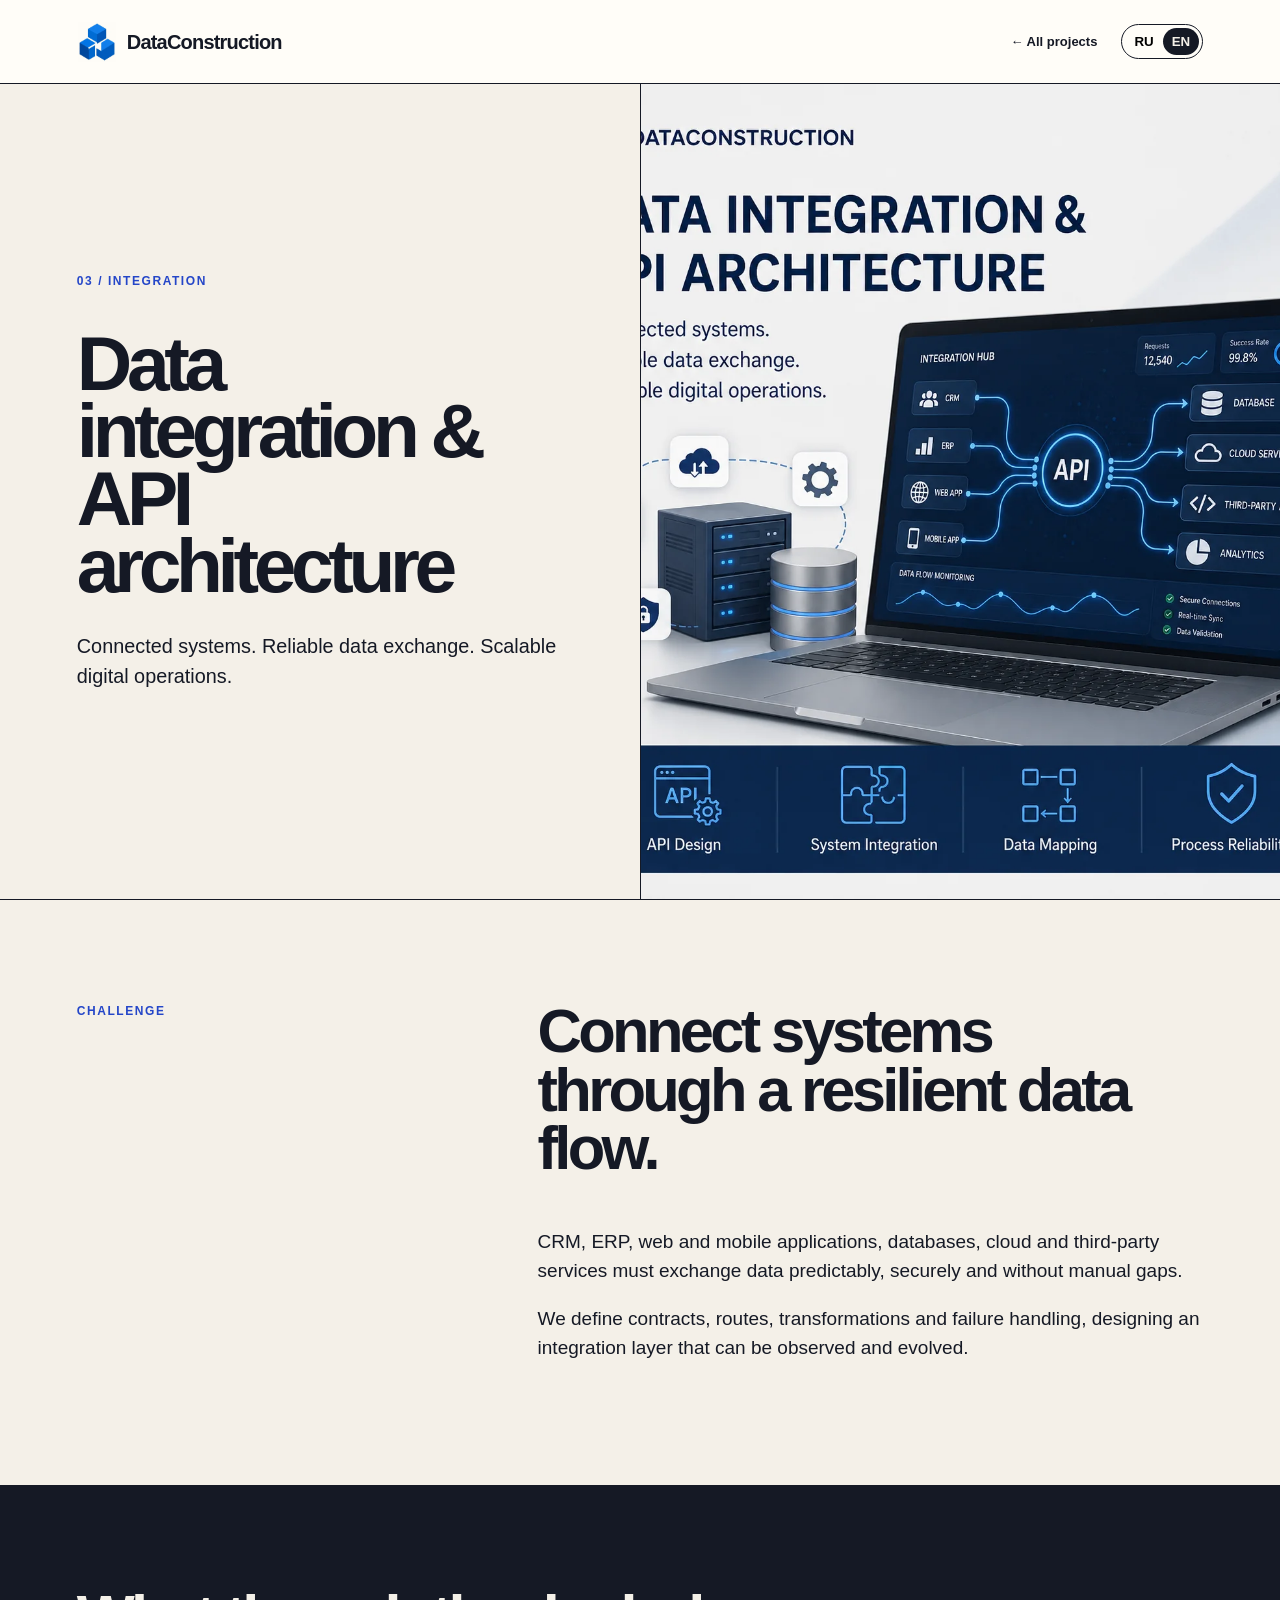
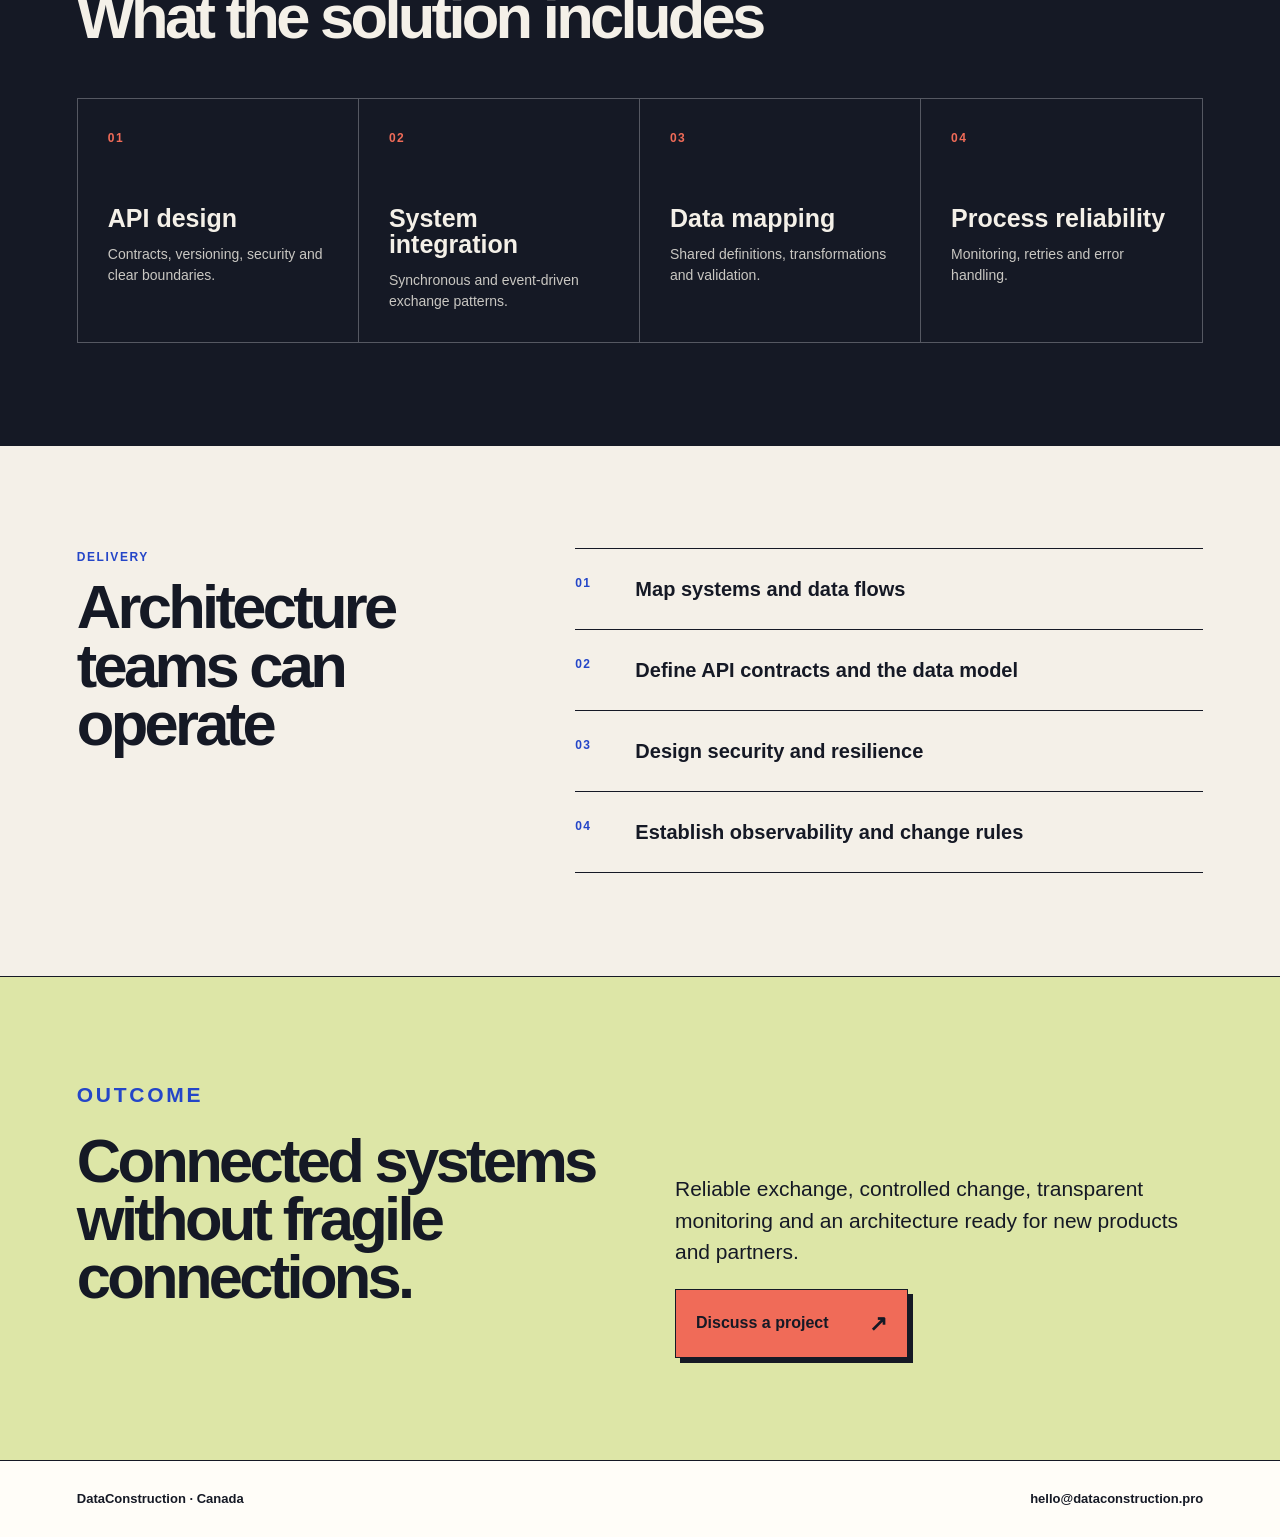
==== projects/api-architecture.html @ b7d3eb44 "Add bilingual clickable project pages" ====
<!doctype html><html lang="ru"><head><meta charset="utf-8"><meta name="viewport" content="width=device-width,initial-scale=1"><title>Интеграция и API-архитектура — DataConstruction</title><meta name="description" content="Надёжный обмен данными между системами и масштабируемая API-архитектура."><link rel="stylesheet" href="project.css"></head><body>
<nav class="nav"><a class="brand" href="../index.html"><img src="../assets/logo-mark.webp" alt="">DataConstruction</a><a class="back" href="../index.html#projects"><span data-ru>← Все проекты</span><span data-en>← All projects</span></a><div class="lang"><button id="ru" aria-pressed="true">RU</button><button id="en" aria-pressed="false">EN</button></div></nav>
<main><section class="hero"><div class="hero-copy"><p class="eyebrow">03 / Integration</p><h1 data-ru>Интеграция и API-архитектура</h1><h1 data-en>Data integration &amp; API architecture</h1><p class="lead" data-ru>Связанные системы. Надёжный обмен данными. Масштабируемые цифровые операции.</p><p class="lead" data-en>Connected systems. Reliable data exchange. Scalable digital operations.</p></div><div class="hero-media"><img src="../assets/api-architecture-v2.webp" alt="Data integration and API architecture"></div></section>
<section class="section intro"><p class="eyebrow"><span data-ru>Задача</span><span data-en>Challenge</span></p><div class="copy"><h2 data-ru>Соединить системы в устойчивый поток данных.</h2><h2 data-en>Connect systems through a resilient data flow.</h2><p data-ru>CRM, ERP, веб- и мобильные приложения, базы данных, облачные и внешние сервисы должны обмениваться данными предсказуемо, безопасно и без ручных разрывов.</p><p data-en>CRM, ERP, web and mobile applications, databases, cloud and third-party services must exchange data predictably, securely and without manual gaps.</p><p data-ru>Мы описываем контракты, маршруты, преобразования и ошибки, проектируя интеграционный слой, который можно наблюдать и развивать.</p><p data-en>We define contracts, routes, transformations and failure handling, designing an integration layer that can be observed and evolved.</p></div></section>
<section class="section capabilities"><h2 data-ru>Что входит в решение</h2><h2 data-en>What the solution includes</h2><div class="grid"><article class="item"><span>01</span><h3 data-ru>Проектирование API</h3><h3 data-en>API design</h3><p data-ru>Контракты, версии, безопасность и понятные границы.</p><p data-en>Contracts, versioning, security and clear boundaries.</p></article><article class="item"><span>02</span><h3 data-ru>Интеграция систем</h3><h3 data-en>System integration</h3><p data-ru>Синхронные и событийные сценарии обмена.</p><p data-en>Synchronous and event-driven exchange patterns.</p></article><article class="item"><span>03</span><h3 data-ru>Маппинг данных</h3><h3 data-en>Data mapping</h3><p data-ru>Единые определения, преобразования и валидация.</p><p data-en>Shared definitions, transformations and validation.</p></article><article class="item"><span>04</span><h3 data-ru>Надёжность процессов</h3><h3 data-en>Process reliability</h3><p data-ru>Мониторинг, повторные попытки и обработка ошибок.</p><p data-en>Monitoring, retries and error handling.</p></article></div></section>
<section class="section delivery"><div><p class="eyebrow"><span data-ru>Процесс</span><span data-en>Delivery</span></p><h2 data-ru>Архитектура, которую можно поддерживать</h2><h2 data-en>Architecture teams can operate</h2></div><ol class="steps"><li><b>01</b><span data-ru>Нанести системы и потоки на карту</span><span data-en>Map systems and data flows</span></li><li><b>02</b><span data-ru>Определить API-контракты и модель данных</span><span data-en>Define API contracts and the data model</span></li><li><b>03</b><span data-ru>Спроектировать безопасность и отказоустойчивость</span><span data-en>Design security and resilience</span></li><li><b>04</b><span data-ru>Настроить наблюдаемость и правила изменений</span><span data-en>Establish observability and change rules</span></li></ol></section>
<section class="section outcome"><div><p class="eyebrow"><span data-ru>Результат</span><span data-en>Outcome</span></p><h2 data-ru>Связанные системы без хрупких связей.</h2><h2 data-en>Connected systems without fragile connections.</h2></div><div><p data-ru>Надёжный обмен, контролируемые изменения, прозрачный мониторинг и архитектура, готовая подключать новые продукты и партнёров.</p><p data-en>Reliable exchange, controlled change, transparent monitoring and an architecture ready for new products and partners.</p><a class="button" href="mailto:hello@dataconstruction.pro"><span data-ru>Обсудить задачу</span><span data-en>Discuss a project</span><b>↗</b></a></div></section></main><footer><span>DataConstruction · Canada</span><span>hello@dataconstruction.pro</span></footer><script src="project.js"></script></body></html>
---- projects/project.css ----
:root{--paper:#f4f0e8;--ink:#151925;--coral:#f06b58;--cobalt:#2446c8;--line:#cfc9be;--white:#fffdf8;--lime:#dde6a7;--pad:clamp(22px,6vw,92px)}
*{box-sizing:border-box}html{scroll-behavior:smooth}body{margin:0;background:var(--paper);color:var(--ink);font-family:Arial,"Helvetica Neue",sans-serif;line-height:1.5}a{color:inherit}p,h1,h2,h3{margin-top:0}.nav{height:84px;padding:0 var(--pad);display:flex;align-items:center;gap:24px;border-bottom:1px solid var(--ink);background:var(--white)}.brand{display:flex;align-items:center;gap:10px;text-decoration:none;font-size:20px;font-weight:800;letter-spacing:-.04em;margin-right:auto}.brand img{width:40px;height:40px;object-fit:contain;mix-blend-mode:multiply}.back{font-size:13px;font-weight:800;text-decoration:none}.lang{display:flex;border:1px solid var(--ink);border-radius:30px;padding:3px}.lang button{border:0;background:none;padding:6px 9px;border-radius:20px;font-weight:800;cursor:pointer}.lang button[aria-pressed=true]{background:var(--ink);color:var(--paper)}
.hero{display:grid;grid-template-columns:1fr 1fr;min-height:calc(100vh - 84px);border-bottom:1px solid var(--ink)}.hero-copy{padding:clamp(45px,7vw,105px) var(--pad);display:flex;flex-direction:column;justify-content:center}.eyebrow{font-size:12px;font-weight:800;letter-spacing:.13em;text-transform:uppercase;color:var(--cobalt)}h1{font-size:clamp(54px,6vw,96px);line-height:.88;letter-spacing:-.07em;margin:28px 0 32px}.lead{font-size:clamp(18px,1.55vw,24px);max-width:680px}.hero-media{border-left:1px solid var(--ink);background:#e8edf4}.hero-media img{display:block;width:100%;height:100%;object-fit:cover}
.section{padding:clamp(58px,8vw,120px) var(--pad);border-bottom:1px solid var(--ink)}.intro{display:grid;grid-template-columns:.7fr 1.3fr;gap:clamp(45px,8vw,130px)}h2{font-size:clamp(40px,4.8vw,72px);line-height:.95;letter-spacing:-.06em}.copy{font-size:19px;max-width:820px}.copy p{margin-bottom:20px}.capabilities{background:var(--ink);color:var(--paper)}.capabilities h2{max-width:700px}.grid{display:grid;grid-template-columns:repeat(4,1fr);border:1px solid #555862;margin-top:50px}.item{padding:30px;min-height:230px;border-right:1px solid #555862}.item:last-child{border-right:0}.item span{display:block;color:var(--coral);font-size:12px;font-weight:800;letter-spacing:.12em}.item h3{font-size:25px;line-height:1.04;margin:58px 0 13px}.item p{font-size:14px;color:#c9c7c2;margin:0}
.delivery{display:grid;grid-template-columns:.8fr 1.2fr;gap:80px}.steps{list-style:none;padding:0;margin:0;border-top:1px solid var(--ink)}.steps li{display:grid;grid-template-columns:45px 1fr;gap:15px;padding:25px 0;border-bottom:1px solid var(--ink);font-size:20px;font-weight:700}.steps b{color:var(--cobalt);font-size:12px;letter-spacing:.1em}.outcome{background:var(--lime);display:grid;grid-template-columns:1fr 1fr;gap:70px;align-items:end}.outcome p{font-size:21px;max-width:650px}.button{display:inline-flex;align-items:center;justify-content:space-between;gap:40px;padding:17px 20px;background:var(--coral);border:1px solid var(--ink);box-shadow:5px 5px 0 var(--ink);font-weight:800;text-decoration:none;max-width:320px}.button b{font-size:22px}
footer{padding:28px var(--pad);display:flex;justify-content:space-between;gap:25px;background:var(--white);font-size:13px;font-weight:700}[data-en]{display:none}body.en [data-ru]{display:none}body.en [data-en]{display:initial}body.en p[data-en],body.en h1[data-en],body.en h2[data-en],body.en h3[data-en]{display:block}
@media(max-width:900px){.hero,.intro,.delivery,.outcome{grid-template-columns:1fr}.hero-media{border-left:0;border-top:1px solid var(--ink);min-height:520px}.grid{grid-template-columns:1fr 1fr}.item:nth-child(2){border-right:0}.item:nth-child(-n+2){border-bottom:1px solid #555862}.outcome{align-items:start}}
@media(max-width:560px){.nav{height:72px}.brand{font-size:0}.brand img{width:35px;height:35px}.back{font-size:11px}.hero{min-height:0}.hero-copy{padding-top:65px;padding-bottom:65px}.hero-media{min-height:390px}h1{font-size:52px}.grid{grid-template-columns:1fr}.item{border-right:0;border-bottom:1px solid #555862}.item:last-child{border-bottom:0}.outcome{gap:25px}footer{flex-direction:column}}
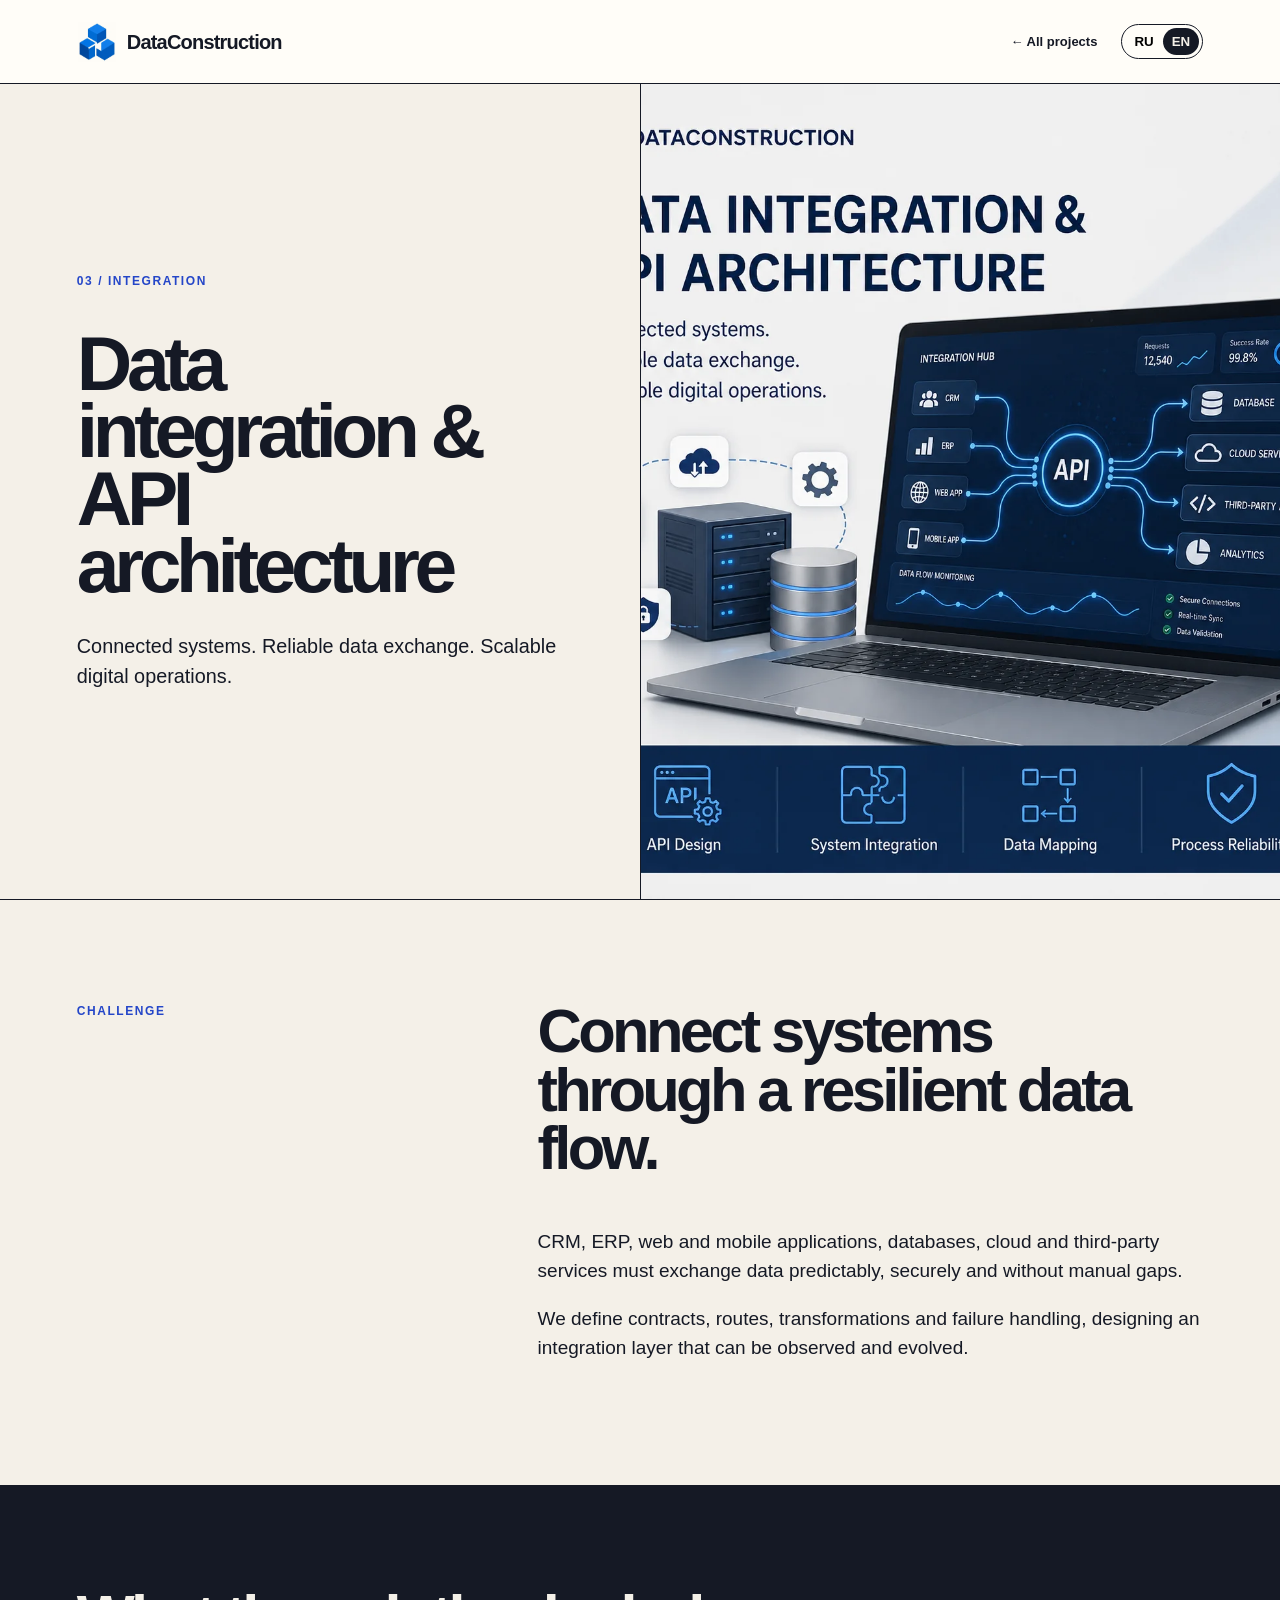
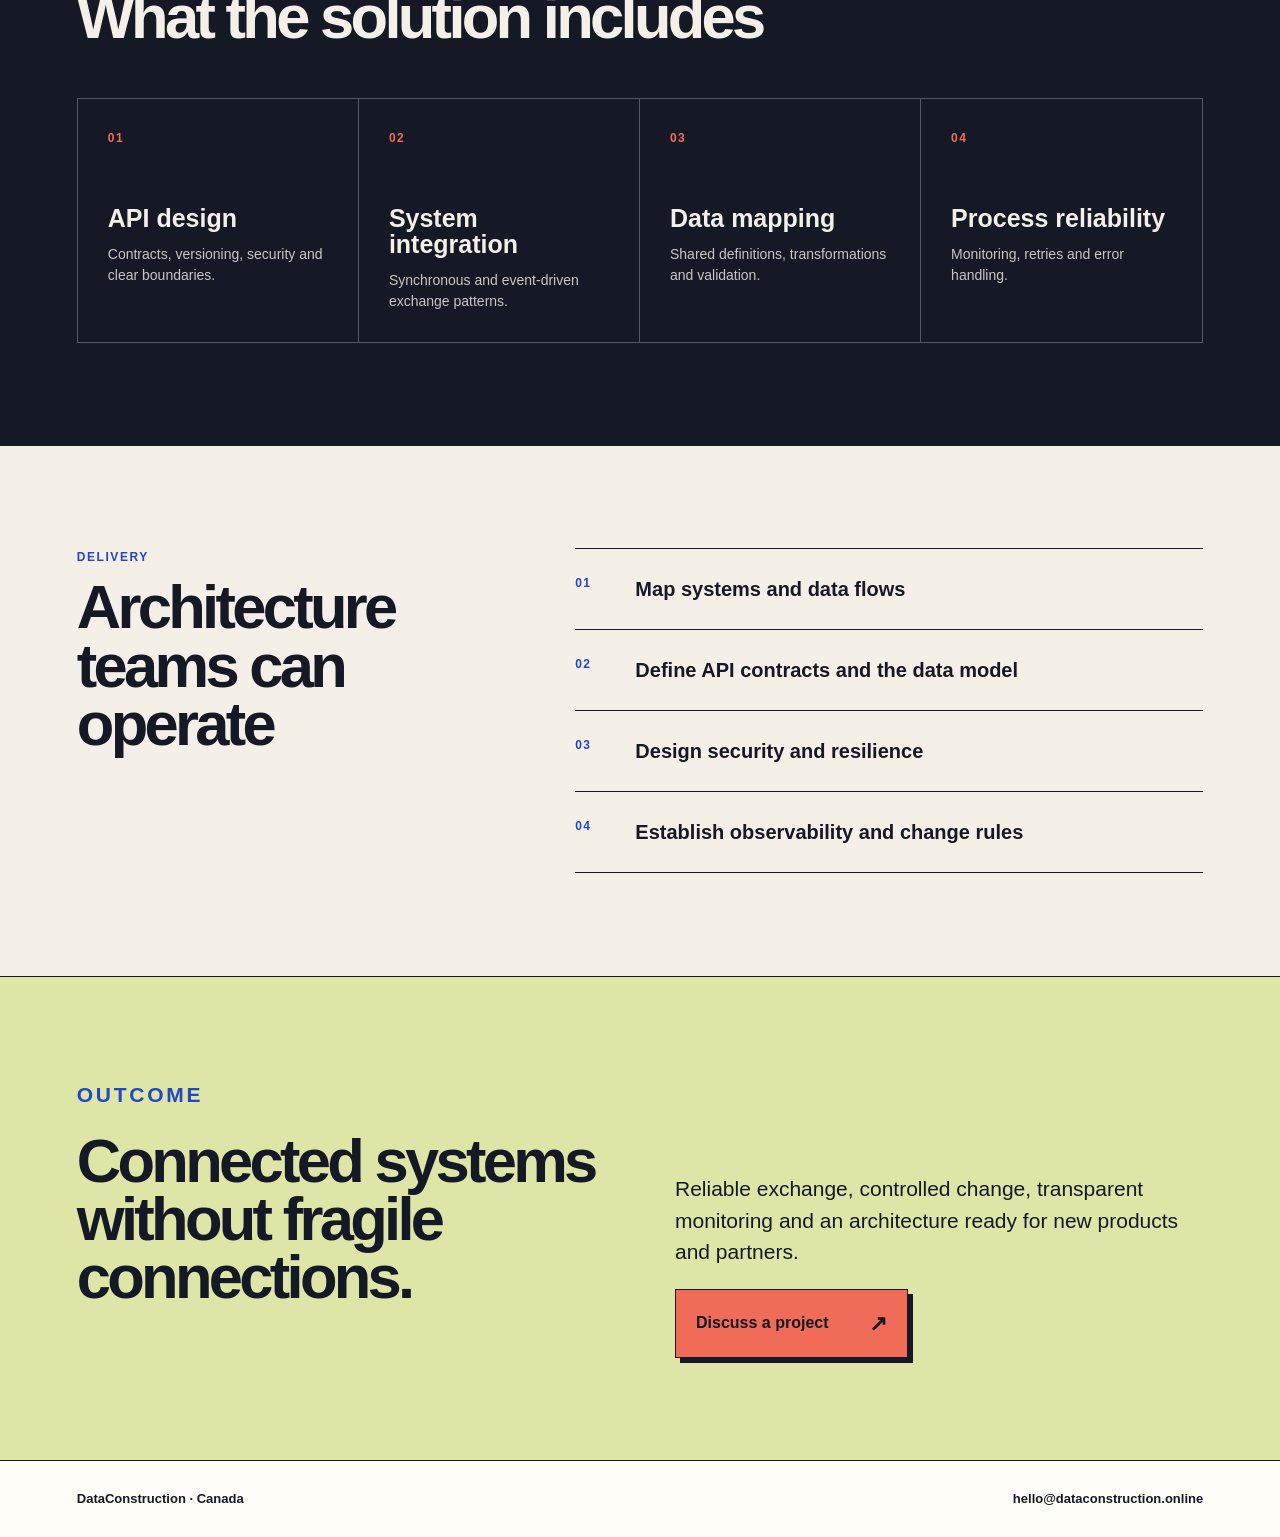
==== commit b1c5e6bb: "Fix contact email domain" ====
--- a/projects/api-architecture.html
+++ b/projects/api-architecture.html
@@ -4,4 +4,4 @@
 <section class="section intro"><p class="eyebrow"><span data-ru>Задача</span><span data-en>Challenge</span></p><div class="copy"><h2 data-ru>Соединить системы в устойчивый поток данных.</h2><h2 data-en>Connect systems through a resilient data flow.</h2><p data-ru>CRM, ERP, веб- и мобильные приложения, базы данных, облачные и внешние сервисы должны обмениваться данными предсказуемо, безопасно и без ручных разрывов.</p><p data-en>CRM, ERP, web and mobile applications, databases, cloud and third-party services must exchange data predictably, securely and without manual gaps.</p><p data-ru>Мы описываем контракты, маршруты, преобразования и ошибки, проектируя интеграционный слой, который можно наблюдать и развивать.</p><p data-en>We define contracts, routes, transformations and failure handling, designing an integration layer that can be observed and evolved.</p></div></section>
 <section class="section capabilities"><h2 data-ru>Что входит в решение</h2><h2 data-en>What the solution includes</h2><div class="grid"><article class="item"><span>01</span><h3 data-ru>Проектирование API</h3><h3 data-en>API design</h3><p data-ru>Контракты, версии, безопасность и понятные границы.</p><p data-en>Contracts, versioning, security and clear boundaries.</p></article><article class="item"><span>02</span><h3 data-ru>Интеграция систем</h3><h3 data-en>System integration</h3><p data-ru>Синхронные и событийные сценарии обмена.</p><p data-en>Synchronous and event-driven exchange patterns.</p></article><article class="item"><span>03</span><h3 data-ru>Маппинг данных</h3><h3 data-en>Data mapping</h3><p data-ru>Единые определения, преобразования и валидация.</p><p data-en>Shared definitions, transformations and validation.</p></article><article class="item"><span>04</span><h3 data-ru>Надёжность процессов</h3><h3 data-en>Process reliability</h3><p data-ru>Мониторинг, повторные попытки и обработка ошибок.</p><p data-en>Monitoring, retries and error handling.</p></article></div></section>
 <section class="section delivery"><div><p class="eyebrow"><span data-ru>Процесс</span><span data-en>Delivery</span></p><h2 data-ru>Архитектура, которую можно поддерживать</h2><h2 data-en>Architecture teams can operate</h2></div><ol class="steps"><li><b>01</b><span data-ru>Нанести системы и потоки на карту</span><span data-en>Map systems and data flows</span></li><li><b>02</b><span data-ru>Определить API-контракты и модель данных</span><span data-en>Define API contracts and the data model</span></li><li><b>03</b><span data-ru>Спроектировать безопасность и отказоустойчивость</span><span data-en>Design security and resilience</span></li><li><b>04</b><span data-ru>Настроить наблюдаемость и правила изменений</span><span data-en>Establish observability and change rules</span></li></ol></section>
-<section class="section outcome"><div><p class="eyebrow"><span data-ru>Результат</span><span data-en>Outcome</span></p><h2 data-ru>Связанные системы без хрупких связей.</h2><h2 data-en>Connected systems without fragile connections.</h2></div><div><p data-ru>Надёжный обмен, контролируемые изменения, прозрачный мониторинг и архитектура, готовая подключать новые продукты и партнёров.</p><p data-en>Reliable exchange, controlled change, transparent monitoring and an architecture ready for new products and partners.</p><a class="button" href="mailto:hello@dataconstruction.pro"><span data-ru>Обсудить задачу</span><span data-en>Discuss a project</span><b>↗</b></a></div></section></main><footer><span>DataConstruction · Canada</span><span>hello@dataconstruction.pro</span></footer><script src="project.js"></script></body></html>+<section class="section outcome"><div><p class="eyebrow"><span data-ru>Результат</span><span data-en>Outcome</span></p><h2 data-ru>Связанные системы без хрупких связей.</h2><h2 data-en>Connected systems without fragile connections.</h2></div><div><p data-ru>Надёжный обмен, контролируемые изменения, прозрачный мониторинг и архитектура, готовая подключать новые продукты и партнёров.</p><p data-en>Reliable exchange, controlled change, transparent monitoring and an architecture ready for new products and partners.</p><a class="button" href="mailto:hello@dataconstruction.online"><span data-ru>Обсудить задачу</span><span data-en>Discuss a project</span><b>↗</b></a></div></section></main><footer><span>DataConstruction · Canada</span><span>hello@dataconstruction.online</span></footer><script src="project.js"></script></body></html>
